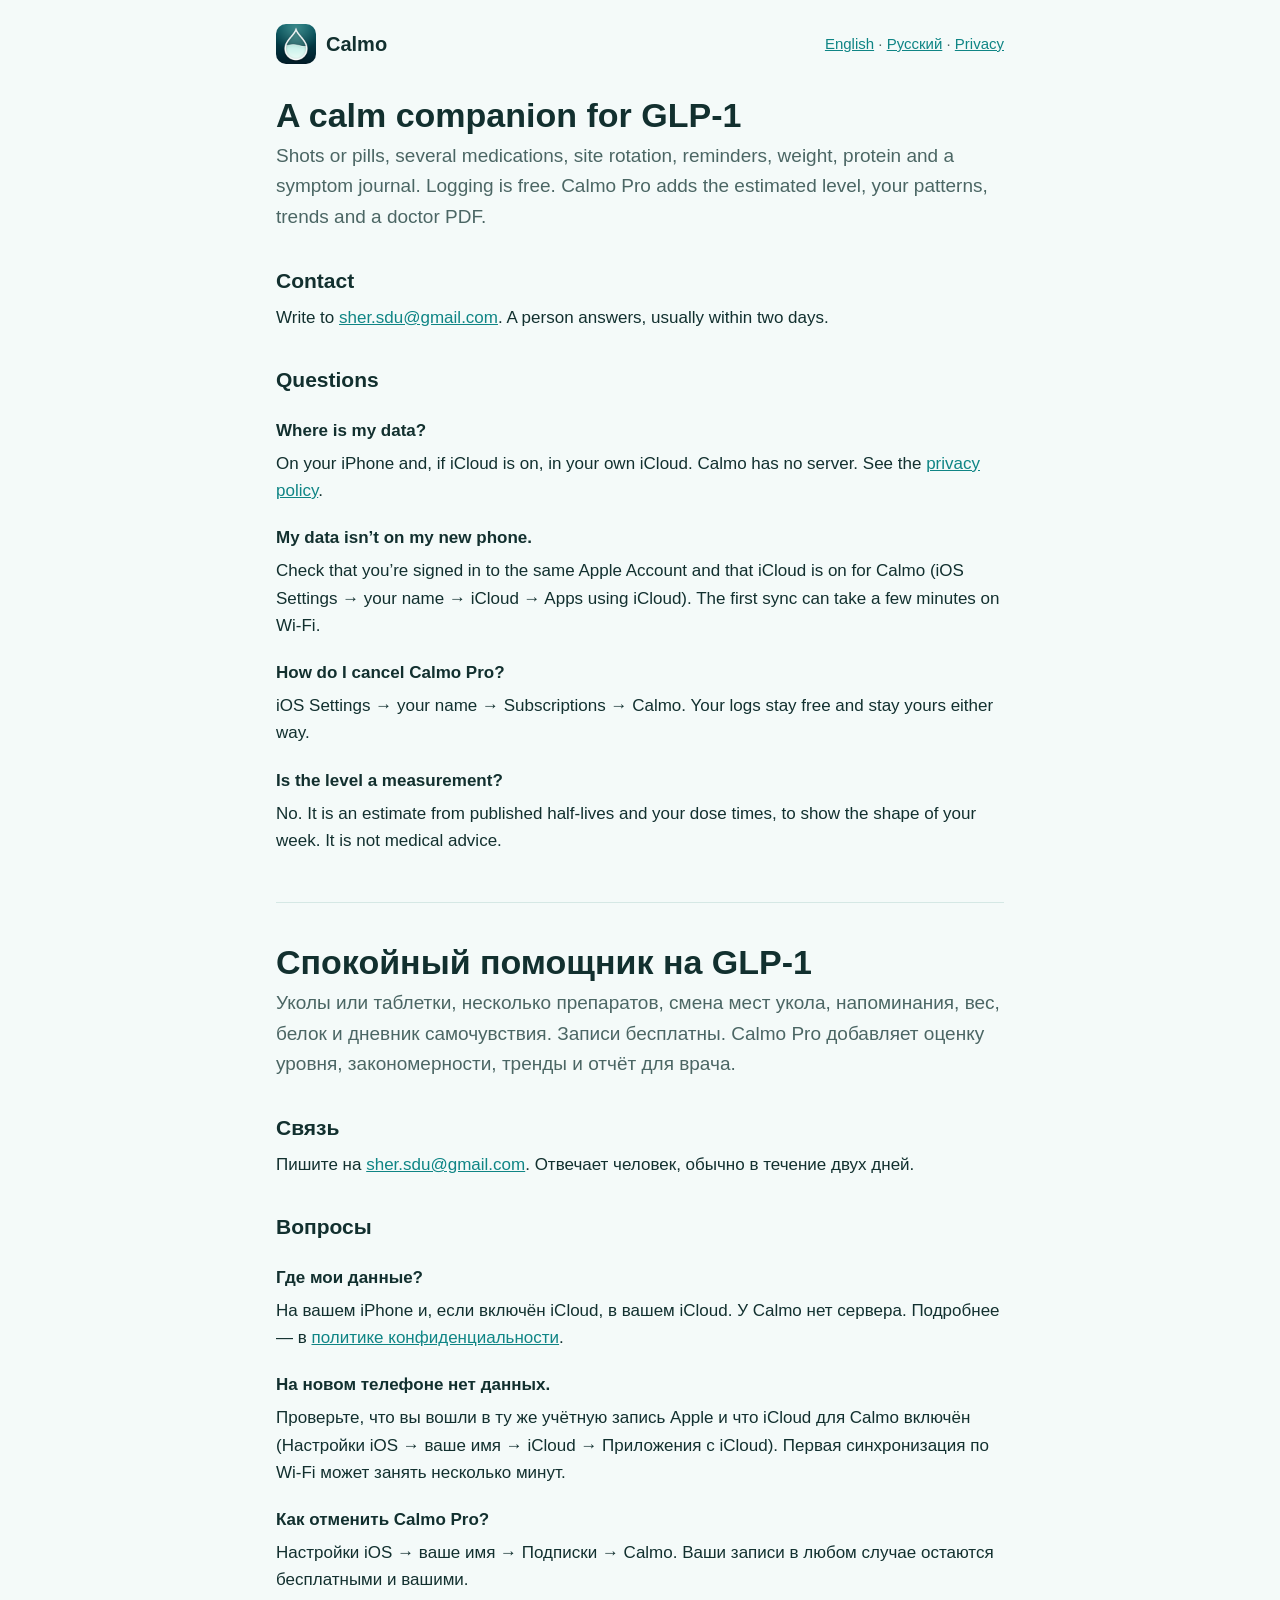
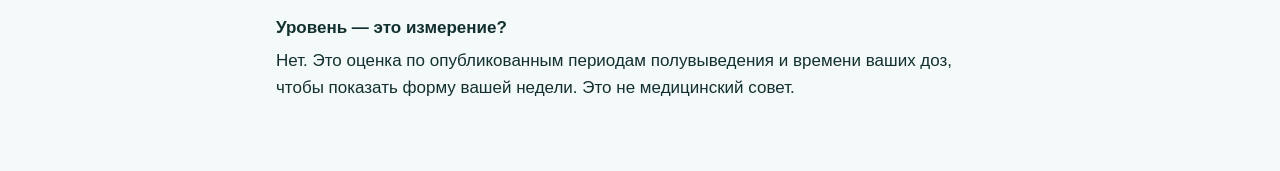
==== index.html @ 651fb925 "Calmo privacy policy and help pages" ====
<!doctype html>
<html lang="en">
<head>
<meta charset="utf-8">
<meta name="viewport" content="width=device-width, initial-scale=1">
<title>Calmo — Help</title>
<link rel="stylesheet" href="style.css">
</head>
<body>
<header><a href="./" class="brand"><img src="icon.png" alt="" width="40" height="40">Calmo</a>
  <nav><a href="#en">English</a> · <a href="#ru">Русский</a> · <a href="privacy.html">Privacy</a></nav></header>
<main>

<article id="en">
<h1>A calm companion for GLP-1</h1>
<p class="lead">Shots or pills, several medications, site rotation, reminders, weight, protein and a
symptom journal. Logging is free. Calmo Pro adds the estimated level, your patterns, trends and a
doctor PDF.</p>

<h2>Contact</h2>
<p>Write to <a href="mailto:sher.sdu@gmail.com">sher.sdu@gmail.com</a>. A person answers, usually within two days.</p>

<h2>Questions</h2>
<h3>Where is my data?</h3>
<p>On your iPhone and, if iCloud is on, in your own iCloud. Calmo has no server. See the
<a href="privacy.html">privacy policy</a>.</p>
<h3>My data isn’t on my new phone.</h3>
<p>Check that you’re signed in to the same Apple Account and that iCloud is on for Calmo
(iOS Settings → your name → iCloud → Apps using iCloud). The first sync can take a few minutes on Wi-Fi.</p>
<h3>How do I cancel Calmo Pro?</h3>
<p>iOS Settings → your name → Subscriptions → Calmo. Your logs stay free and stay yours either way.</p>
<h3>Is the level a measurement?</h3>
<p>No. It is an estimate from published half-lives and your dose times, to show the shape of your week.
It is not medical advice.</p>
</article>

<article id="ru" lang="ru">
<h1>Спокойный помощник на GLP-1</h1>
<p class="lead">Уколы или таблетки, несколько препаратов, смена мест укола, напоминания, вес, белок и
дневник самочувствия. Записи бесплатны. Calmo Pro добавляет оценку уровня, закономерности, тренды и
отчёт для врача.</p>

<h2>Связь</h2>
<p>Пишите на <a href="mailto:sher.sdu@gmail.com">sher.sdu@gmail.com</a>. Отвечает человек, обычно в течение двух дней.</p>

<h2>Вопросы</h2>
<h3>Где мои данные?</h3>
<p>На вашем iPhone и, если включён iCloud, в вашем iCloud. У Calmo нет сервера. Подробнее — в
<a href="privacy.html#ru">политике конфиденциальности</a>.</p>
<h3>На новом телефоне нет данных.</h3>
<p>Проверьте, что вы вошли в ту же учётную запись Apple и что iCloud для Calmo включён
(Настройки iOS → ваше имя → iCloud → Приложения с iCloud). Первая синхронизация по Wi-Fi может занять
несколько минут.</p>
<h3>Как отменить Calmo Pro?</h3>
<p>Настройки iOS → ваше имя → Подписки → Calmo. Ваши записи в любом случае остаются бесплатными и вашими.</p>
<h3>Уровень — это измерение?</h3>
<p>Нет. Это оценка по опубликованным периодам полувыведения и времени ваших доз, чтобы показать форму
вашей недели. Это не медицинский совет.</p>
</article>

</main>
</body>
</html>
---- style.css ----
:root {
  --ink: #12302f; --ink-soft: #4b6664; --accent: #0f8585; --deep: #0a4855;
  --bg: #f4faf9; --line: #d5e8e5;
}
@media (prefers-color-scheme: dark) {
  :root { --ink: #e4f3f1; --ink-soft: #9fbcb8; --accent: #4cc2b6; --deep: #0b323b; --bg: #061c22; --line: #16363d; }
}
* { box-sizing: border-box; }
body { margin: 0; background: var(--bg); color: var(--ink);
  font: 17px/1.6 -apple-system, BlinkMacSystemFont, "SF Pro Text", "Segoe UI", sans-serif; }
header { display: flex; align-items: center; justify-content: space-between; gap: 16px; flex-wrap: wrap;
  max-width: 760px; margin: 0 auto; padding: 24px 16px; }
.brand { display: flex; align-items: center; gap: 10px; font-weight: 700; font-size: 20px;
  color: var(--ink); text-decoration: none; }
.brand img { border-radius: 10px; }
nav { color: var(--ink-soft); font-size: 15px; }
a { color: var(--accent); }
main { max-width: 760px; margin: 0 auto; padding: 0 16px 64px; }
article + article { margin-top: 48px; padding-top: 32px; border-top: 1px solid var(--line); }
h1 { font-size: 34px; line-height: 1.15; margin: 8px 0 4px; }
h2 { font-size: 21px; margin: 32px 0 6px; }
h3 { font-size: 17px; margin: 20px 0 2px; }
p { margin: 6px 0; }
.meta { color: var(--ink-soft); font-size: 15px; }
.lead { font-size: 19px; color: var(--ink-soft); }
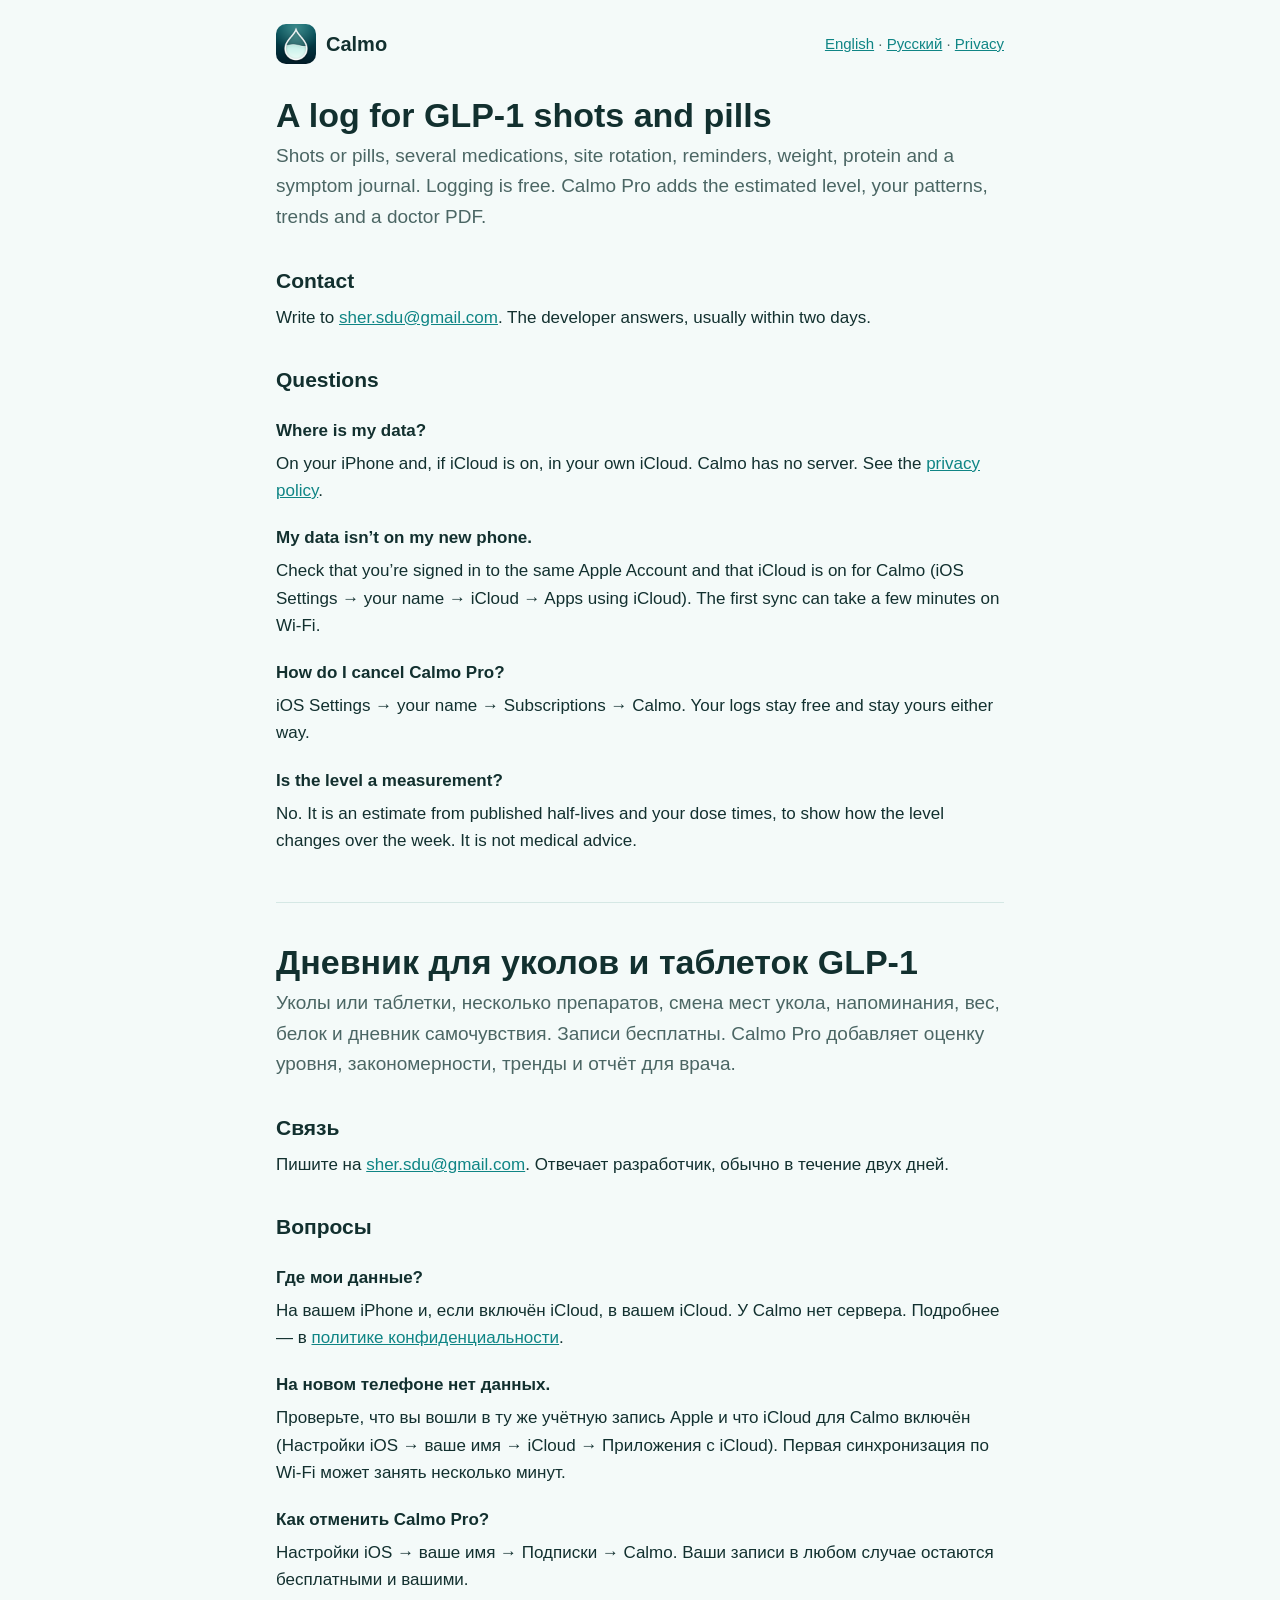
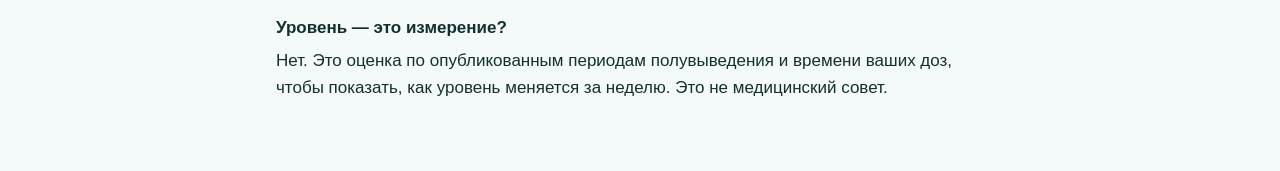
==== commit 63ea1170: "Help page: plain headline and contact line" ====
--- a/index.html
+++ b/index.html
@@ -12,13 +12,13 @@
 <main>
 
 <article id="en">
-<h1>A calm companion for GLP-1</h1>
+<h1>A log for GLP-1 shots and pills</h1>
 <p class="lead">Shots or pills, several medications, site rotation, reminders, weight, protein and a
 symptom journal. Logging is free. Calmo Pro adds the estimated level, your patterns, trends and a
 doctor PDF.</p>
 
 <h2>Contact</h2>
-<p>Write to <a href="mailto:sher.sdu@gmail.com">sher.sdu@gmail.com</a>. A person answers, usually within two days.</p>
+<p>Write to <a href="mailto:sher.sdu@gmail.com">sher.sdu@gmail.com</a>. The developer answers, usually within two days.</p>
 
 <h2>Questions</h2>
 <h3>Where is my data?</h3>
@@ -30,18 +30,18 @@
 <h3>How do I cancel Calmo Pro?</h3>
 <p>iOS Settings → your name → Subscriptions → Calmo. Your logs stay free and stay yours either way.</p>
 <h3>Is the level a measurement?</h3>
-<p>No. It is an estimate from published half-lives and your dose times, to show the shape of your week.
+<p>No. It is an estimate from published half-lives and your dose times, to show how the level changes over the week.
 It is not medical advice.</p>
 </article>
 
 <article id="ru" lang="ru">
-<h1>Спокойный помощник на GLP-1</h1>
+<h1>Дневник для уколов и таблеток GLP-1</h1>
 <p class="lead">Уколы или таблетки, несколько препаратов, смена мест укола, напоминания, вес, белок и
 дневник самочувствия. Записи бесплатны. Calmo Pro добавляет оценку уровня, закономерности, тренды и
 отчёт для врача.</p>
 
 <h2>Связь</h2>
-<p>Пишите на <a href="mailto:sher.sdu@gmail.com">sher.sdu@gmail.com</a>. Отвечает человек, обычно в течение двух дней.</p>
+<p>Пишите на <a href="mailto:sher.sdu@gmail.com">sher.sdu@gmail.com</a>. Отвечает разработчик, обычно в течение двух дней.</p>
 
 <h2>Вопросы</h2>
 <h3>Где мои данные?</h3>
@@ -54,8 +54,8 @@
 <h3>Как отменить Calmo Pro?</h3>
 <p>Настройки iOS → ваше имя → Подписки → Calmo. Ваши записи в любом случае остаются бесплатными и вашими.</p>
 <h3>Уровень — это измерение?</h3>
-<p>Нет. Это оценка по опубликованным периодам полувыведения и времени ваших доз, чтобы показать форму
-вашей недели. Это не медицинский совет.</p>
+<p>Нет. Это оценка по опубликованным периодам полувыведения и времени ваших доз, чтобы показать, как уровень меняется
+за неделю. Это не медицинский совет.</p>
 </article>
 
 </main>
